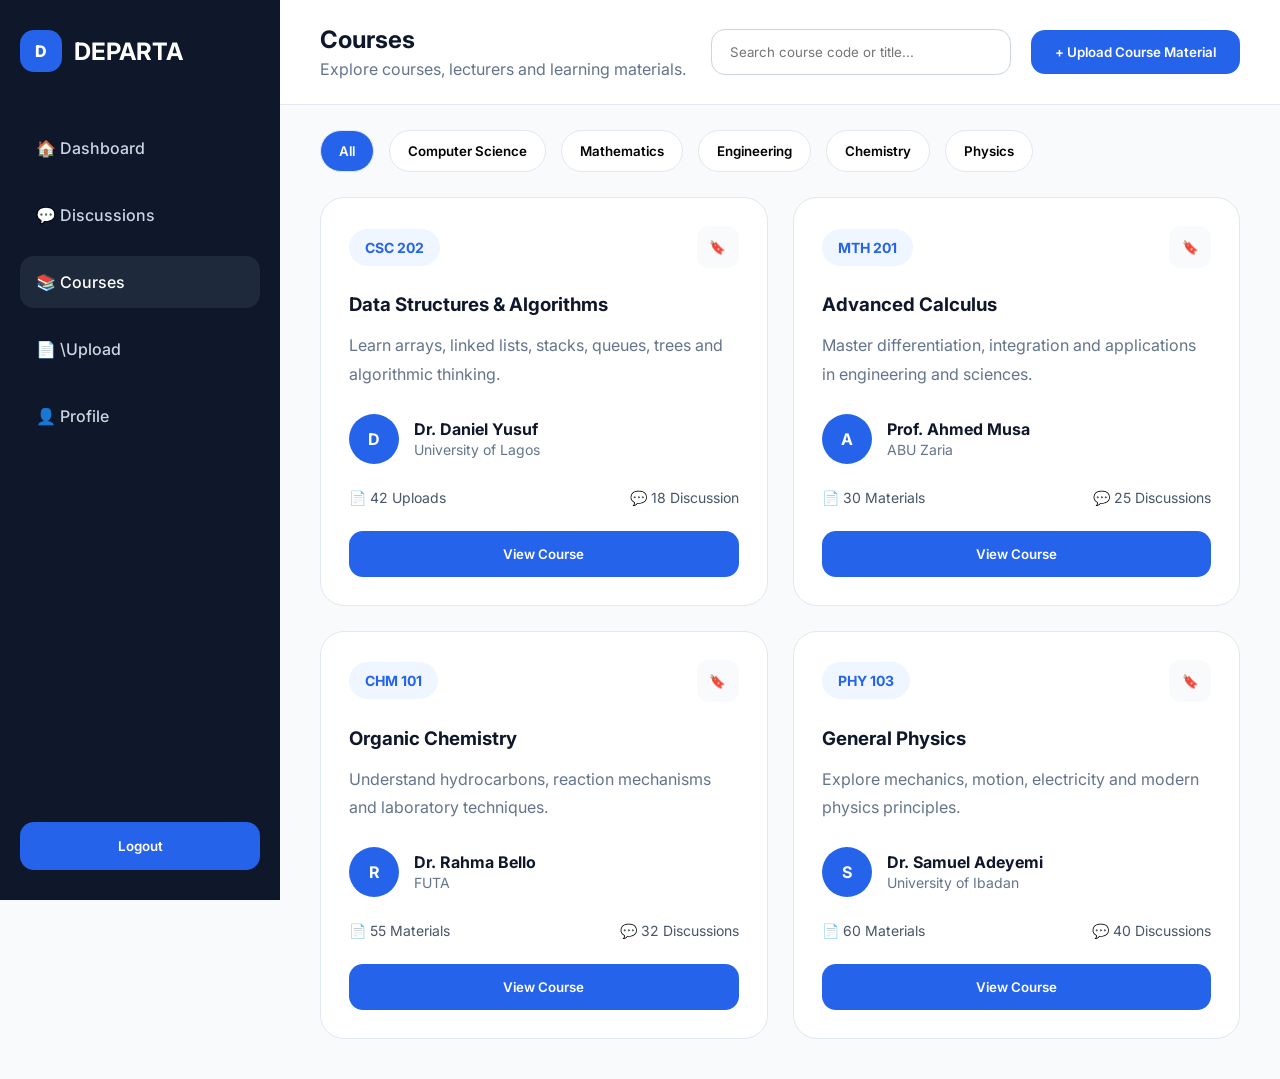
==== courses.html @ 8d6363b6 "Initial DEPARTA frontend" ====
<!-- courses.html -->
<!DOCTYPE html>
<html lang="en">
<head>
  <meta charset="UTF-8" />
  <meta name="viewport" content="width=device-width, initial-scale=1.0"/>

  <title>Courses | DEPARTA</title>

  <!-- Google Font -->
  <link rel="preconnect" href="https://fonts.googleapis.com">
  <link rel="preconnect" href="https://fonts.gstatic.com" crossorigin>

  <link href="https://fonts.googleapis.com/css2?family=Inter:wght@300;400;500;600;700;800&display=swap" rel="stylesheet">

  <link rel="stylesheet" href="css/courses.css">
</head>
<body>

  <!-- ================= SIDEBAR ================= -->

  <aside class="sidebar" id="sidebar">

    <div>

      <div class="logo">
        <div class="logo-icon">D</div>
        <h2>DEPARTA</h2>
      </div>

      <ul class="sidebar-links">

        <li>
          <a href="dashboard.html">
            🏠 Dashboard
          </a>
        </li>

        <li>
          <a href="discussion.html">
            💬 Discussions
          </a>
        </li>

        <li class="active">
          <a href="#">
            📚 Courses
          </a>
        </li>

        <li>
          <a href="upload.html">
            📄 \Upload
          </a>
        </li>

        <li>
          <a href="profile.html">
            👤 Profile
          </a>
        </li>

      </ul>

    </div>

    <button class="logout-btn">
      Logout
    </button>

  </aside>

  <!-- ================= MAIN CONTENT ================= -->

  <main class="main-content">

    <!-- ================= TOPBAR ================= -->

    <header class="topbar">

      <div class="topbar-left">

        <div class="menu-toggle" id="menuToggle">
          ☰
        </div>

        <div>

          <h2>
            Courses
          </h2>

          <p>
            Explore courses, lecturers and learning materials.
          </p>

        </div>

      </div>

      <div class="topbar-right">

        <div class="search-box">
          <input type="text" placeholder="Search course code or title...">
        </div>

        <button class="upload-btn">
          + Upload Course Material
        </button>

      </div>

    </header>

    <!-- ================= FILTERS ================= -->

    <section class="filters">

      <button class="active-filter">
        All
      </button>

      <button>
        Computer Science
      </button>

      <button>
        Mathematics
      </button>

      <button>
        Engineering
      </button>

      <button>
        Chemistry
      </button>

      <button>
        Physics
      </button>

    </section>

    <!-- ================= COURSE GRID ================= -->

    <section class="course-grid">

      <!-- ================= COURSE CARD ================= -->

      <div class="course-card">

        <div class="course-top">

          <span class="course-badge">
            CSC 202
          </span>

          <button class="save-btn">
            🔖
          </button>

        </div>

        <h3>
          Data Structures & Algorithms
        </h3>

        <p>
          Learn arrays, linked lists, stacks, queues, trees and algorithmic thinking.
        </p>

        <div class="lecturer">

          <div class="lecturer-avatar">
            D
          </div>

          <div>

            <h4>
              Dr. Daniel Yusuf
            </h4>

            <span>
              University of Lagos
            </span>

          </div>

        </div>

        <div class="course-info">

          <div>
            📄 42 Uploads
          </div>

          <div> 
            💬 18 Discussion
          </div>

        </div>

        <button class="view-btn">
          View Course
        </button>

      </div>

      <!-- ================= SECOND CARD ================= -->

      <div class="course-card">

        <div class="course-top">

          <span class="course-badge">
            MTH 201
          </span>

          <button class="save-btn">
            🔖
          </button>

        </div>

        <h3>
          Advanced Calculus
        </h3>

        <p>
          Master differentiation, integration and applications in engineering and sciences.
        </p>

        <div class="lecturer">

          <div class="lecturer-avatar">
            A
          </div>

          <div>

            <h4>
              Prof. Ahmed Musa
            </h4>

            <span>
              ABU Zaria
            </span>

          </div>

        </div>

        <div class="course-info">

          <div>
            📄 30 Materials
          </div>

          <div>
            💬 25 Discussions
          </div>

        </div>

        <button class="view-btn">
          View Course
        </button>

      </div>

      <!-- ================= THIRD CARD ================= -->

      <div class="course-card">

        <div class="course-top">

          <span class="course-badge">
            CHM 101
          </span>

          <button class="save-btn">
            🔖
          </button>

        </div>

        <h3>
          Organic Chemistry
        </h3>

        <p>
          Understand hydrocarbons, reaction mechanisms and laboratory techniques.
        </p>

        <div class="lecturer">

          <div class="lecturer-avatar">
            R
          </div>

          <div>

            <h4>
              Dr. Rahma Bello
            </h4>

            <span>
              FUTA
            </span>

          </div>

        </div>

        <div class="course-info">

          <div>
            📄 55 Materials
          </div>

          <div>
            💬 32 Discussions
          </div>

        </div>

        <button class="view-btn">
          View Course
        </button>

      </div>

      <!-- ================= FOURTH CARD ================= -->

      <div class="course-card">

        <div class="course-top">

          <span class="course-badge">
            PHY 103
          </span>

          <button class="save-btn">
            🔖
          </button>

        </div>

        <h3>
          General Physics
        </h3>

        <p>
          Explore mechanics, motion, electricity and modern physics principles.
        </p>

        <div class="lecturer">

          <div class="lecturer-avatar">
            S
          </div>

          <div>

            <h4>
              Dr. Samuel Adeyemi
            </h4>

            <span>
              University of Ibadan
            </span>

          </div>

        </div>

        <div class="course-info">

          <div>
            📄 60 Materials
          </div>

          <div>
            💬 40 Discussions
          </div>

        </div>

        <button class="view-btn">
          View Course
        </button>

      </div>

    </section>

  </main>

  <script src="js/courses.js"></script>
</body>
</html>
---- css/courses.css ----
/* courses.css */

*{
  margin:0;
  padding:0;
  box-sizing:border-box;
  font-family:'Inter', sans-serif;
}

body{
  background:#F8FAFC;
  color:#0F172A;
  display:flex;
}

/* ================= SIDEBAR ================= */

.sidebar{
  width:280px;
  min-height:100vh;
  background:#0F172A;
  color:#fff;
  padding:30px 20px;
  display:flex;
  flex-direction:column;
  justify-content:space-between;
  position:fixed;
  left:0;
  top:0;
}

.logo{
  display:flex;
  align-items:center;
  gap:12px;
  margin-bottom:50px;
}

.logo-icon{
  width:42px;
  height:42px;
  background:#2563EB;
  border-radius:14px;
  display:flex;
  align-items:center;
  justify-content:center;
  font-weight:800;
}

.sidebar-links{
  list-style:none;
}

.sidebar-links li{
  margin-bottom:15px;
}

.sidebar-links li a{
  text-decoration:none;
  color:#CBD5E1;
  padding:16px;
  display:block;
  border-radius:14px;
  transition:0.3s;
  font-weight:500;
}

.sidebar-links li a:hover,
.sidebar-links .active a{
  background:#1E293B;
  color:#fff;
}

.logout-btn{
  width:100%;
  padding:16px;
  border:none;
  background:#2563EB;
  color:#fff;
  border-radius:14px;
  cursor:pointer;
  font-weight:600;
}

/* ================= MAIN ================= */

.main-content{
  margin-left:280px;
  width:calc(100% - 280px);
}

/* ================= TOPBAR ================= */

.topbar{
  background:#fff;
  padding:25px 40px;
  border-bottom:1px solid #E2E8F0;
  display:flex;
  justify-content:space-between;
  align-items:center;
  position:sticky;
  top:0;
  z-index:100;
}

.topbar-left{
  display:flex;
  align-items:center;
  gap:20px;
}

.topbar-left p{
  color:#64748B;
  margin-top:5px;
}

.menu-toggle{
  display:none;
  font-size:28px;
  cursor:pointer;
}

.topbar-right{
  display:flex;
  align-items:center;
  gap:20px;
}

.search-box input{
  width:300px;
  padding:14px 18px;
  border:1px solid #CBD5E1;
  border-radius:14px;
  outline:none;
}

.upload-btn{
  padding:14px 24px;
  border:none;
  background:#2563EB;
  color:#fff;
  border-radius:14px;
  cursor:pointer;
  font-weight:600;
}

/* ================= FILTERS ================= */

.filters{
  display:flex;
  gap:15px;
  padding:25px 40px;
  overflow-x:auto;
}

.filters button{
  padding:12px 18px;
  border:none;
  border-radius:30px;
  background:#fff;
  border:1px solid #E2E8F0;
  cursor:pointer;
  white-space:nowrap;
  font-weight:600;
}

.active-filter{
  background:#2563EB !important;
  color:#fff;
}

/* ================= COURSE GRID ================= */

.course-grid{
  padding:0 40px 40px;
  display:grid;
  grid-template-columns:repeat(auto-fit, minmax(300px, 1fr));
  gap:25px;
}

/* ================= COURSE CARD ================= */

.course-card{
  background:#fff;
  border:1px solid #E2E8F0;
  border-radius:24px;
  padding:28px;
  transition:0.3s;
}

.course-card:hover{
  transform:translateY(-5px);
}

.course-top{
  display:flex;
  justify-content:space-between;
  align-items:center;
  margin-bottom:25px;
}

.course-badge{
  background:#EFF6FF;
  color:#2563EB;
  padding:10px 16px;
  border-radius:30px;
  font-size:14px;
  font-weight:700;
}

.save-btn{
  border:none;
  background:#F8FAFC;
  width:42px;
  height:42px;
  border-radius:12px;
  cursor:pointer;
}

.course-card h3{
  margin-bottom:15px;
}

.course-card p{
  color:#64748B;
  line-height:1.8;
  margin-bottom:25px;
}

/* ================= LECTURER ================= */

.lecturer{
  display:flex;
  align-items:center;
  gap:15px;
  margin-bottom:25px;
}

.lecturer-avatar{
  width:50px;
  height:50px;
  background:#2563EB;
  color:#fff;
  border-radius:50%;
  display:flex;
  align-items:center;
  justify-content:center;
  font-weight:700;
}

.lecturer span{
  color:#64748B;
  font-size:14px;
}

/* ================= COURSE INFO ================= */

.course-info{
  display:flex;
  justify-content:space-between;
  margin-bottom:25px;
  color:#475569;
  font-size:14px;
}

/* ================= BUTTON ================= */

.view-btn{
  width:100%;
  padding:15px;
  border:none;
  background:#2563EB;
  color:#fff;
  border-radius:14px;
  cursor:pointer;
  font-weight:600;
}

/* ================= RESPONSIVE ================= */

@media(max-width:900px){

  .sidebar{
    left:-100%;
    transition:0.3s;
    z-index:999;
  }

  .sidebar.active{
    left:0;
  }

  .main-content{
    margin-left:0;
    width:100%;
  }

  .menu-toggle{
    display:block;
  }
}

@media(max-width:768px){

  .topbar{
    flex-direction:column;
    align-items:flex-start;
    gap:20px;
    padding:20px;
  }

  .topbar-right{
    width:100%;
    flex-direction:column;
    align-items:stretch;
  }

  .search-box input{
    width:100%;
  }

  .filters{
    padding:20px;
  }

  .course-grid{
    padding:0 20px 30px;
  }

}
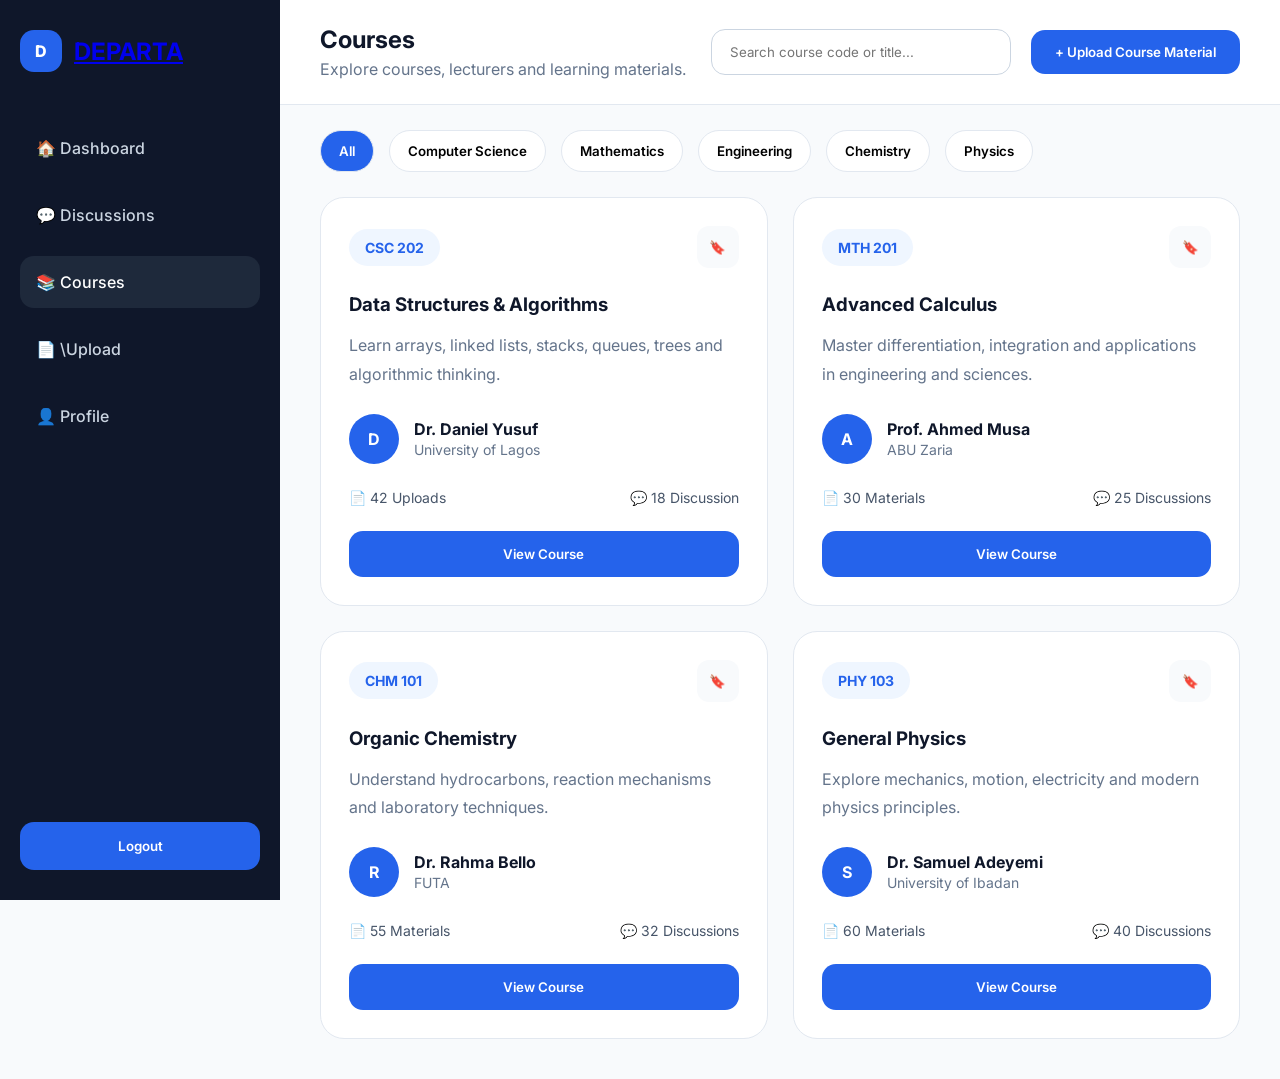
==== commit bc3f34c4: "Updated navigation, added search page and improved DEPARTA structure" ====
--- a/courses.html
+++ b/courses.html
@@ -25,7 +25,7 @@
 
       <div class="logo">
         <div class="logo-icon">D</div>
-        <h2>DEPARTA</h2>
+        <a href="index.html"><h2>DEPARTA</h2></a>
       </div>
 
       <ul class="sidebar-links">
